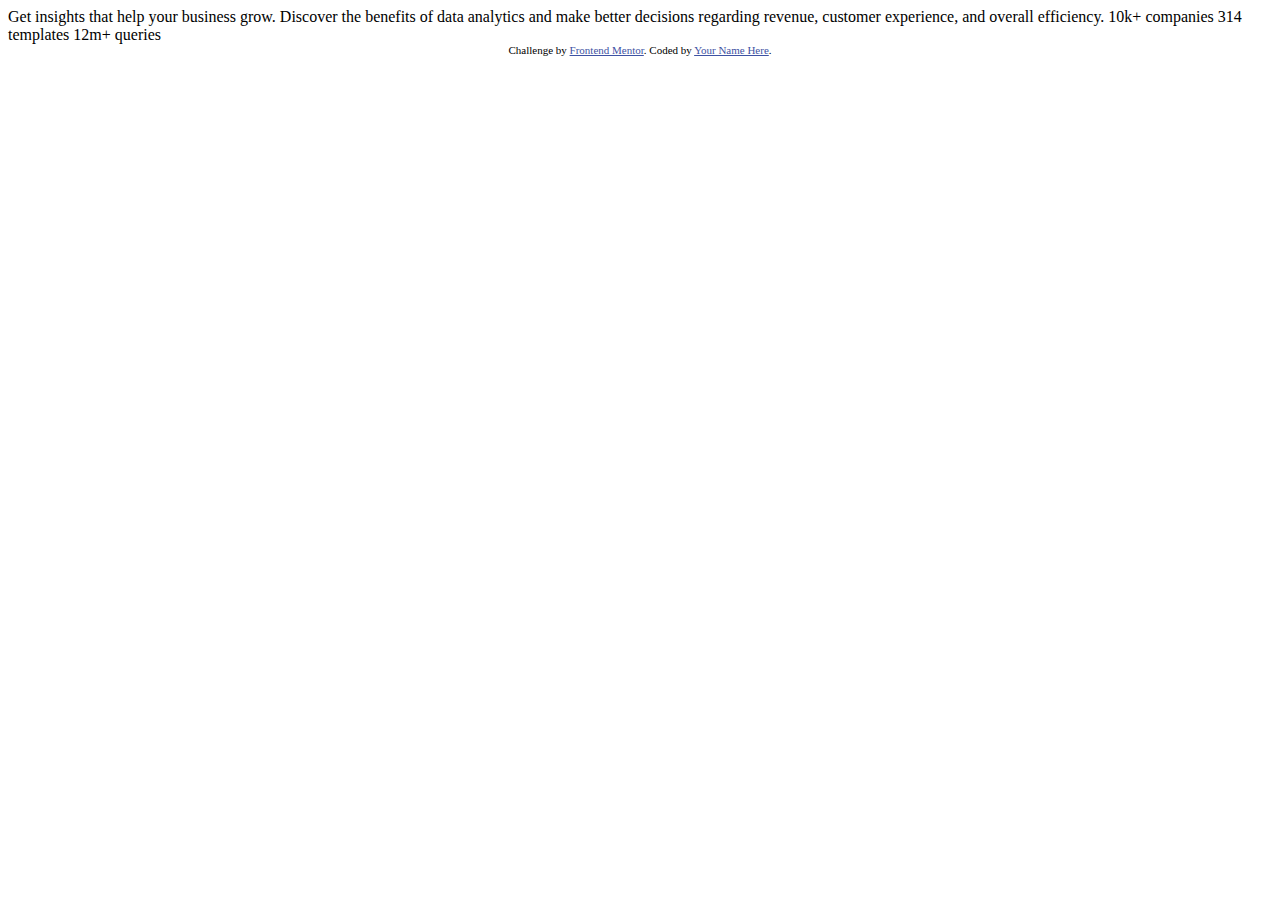
==== Stats Preview/stats-preview-card-component-main/index.html @ 35d4b325 "Pastas" ====
<!DOCTYPE html>
<html lang="en">
<head>
  <meta charset="UTF-8">
  <meta name="viewport" content="width=device-width, initial-scale=1.0"> <!-- displays site properly based on user's device -->

  <link rel="icon" type="image/png" sizes="32x32" href="./images/favicon-32x32.png">
  
  <title>Frontend Mentor | Stats preview card component</title>

  <!-- Feel free to remove these styles or customise in your own stylesheet 👍 -->
  <style>
    .attribution { font-size: 11px; text-align: center; }
    .attribution a { color: hsl(228, 45%, 44%); }
  </style>
</head>
<body>

  Get insights that help your business grow.

  Discover the benefits of data analytics and make better decisions regarding revenue, customer 
  experience, and overall efficiency.

  10k+ companies
  314 templates
  12m+ queries

  <div class="attribution">
    Challenge by <a href="https://www.frontendmentor.io?ref=challenge" target="_blank">Frontend Mentor</a>. 
    Coded by <a href="#">Your Name Here</a>.
  </div>
</body>
</html>
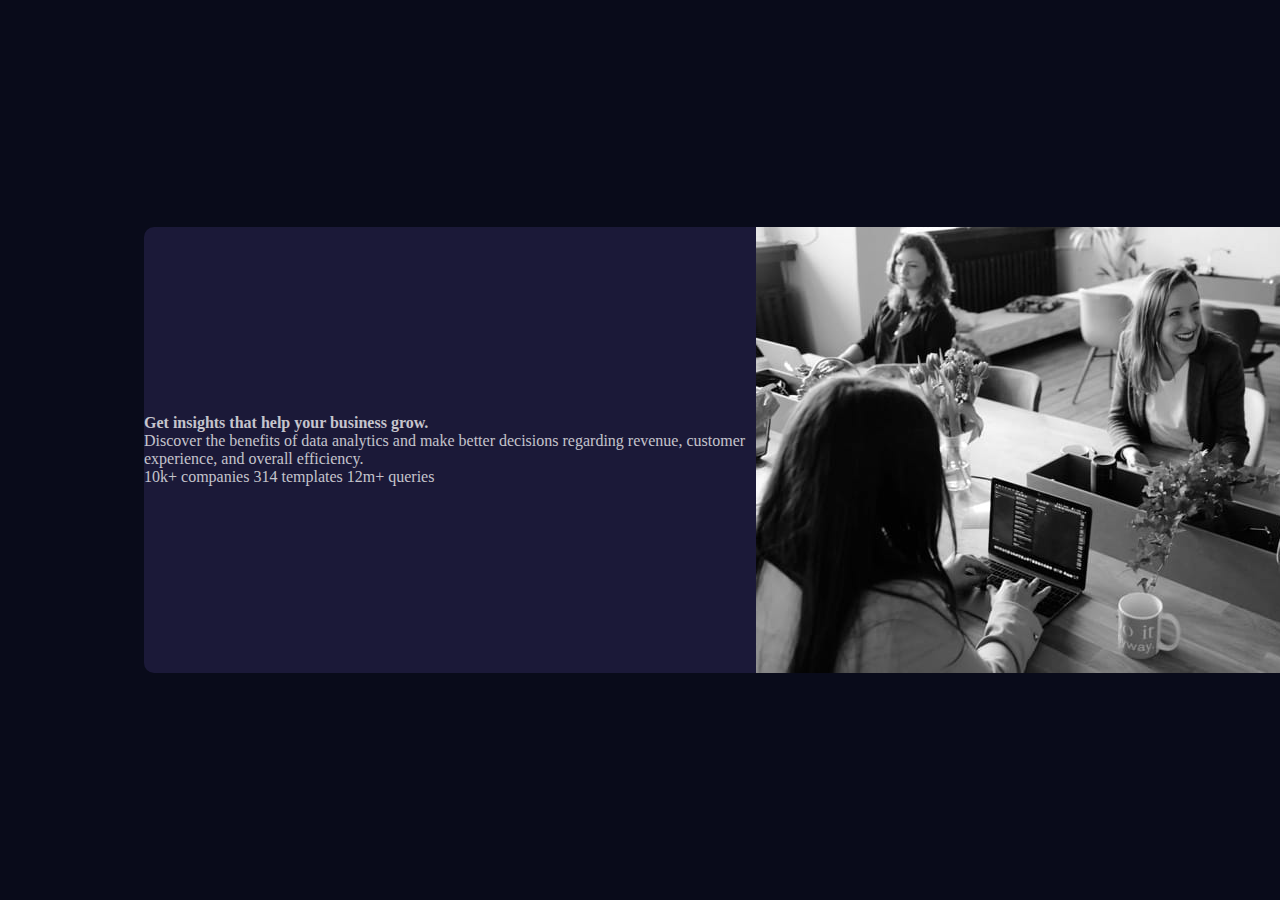
==== commit b0be06f2: "Novo desafio" ====
--- a/Stats Preview/stats-preview-card-component-main/index.html
+++ b/Stats Preview/stats-preview-card-component-main/index.html
@@ -1,33 +1,32 @@
 <!DOCTYPE html>
-<html lang="en">
+<html lang="pt-br">
 <head>
   <meta charset="UTF-8">
-  <meta name="viewport" content="width=device-width, initial-scale=1.0"> <!-- displays site properly based on user's device -->
-
-  <link rel="icon" type="image/png" sizes="32x32" href="./images/favicon-32x32.png">
-  
-  <title>Frontend Mentor | Stats preview card component</title>
-
-  <!-- Feel free to remove these styles or customise in your own stylesheet 👍 -->
-  <style>
-    .attribution { font-size: 11px; text-align: center; }
-    .attribution a { color: hsl(228, 45%, 44%); }
-  </style>
+  <meta http-equiv="X-UA-Compatible" content="IE=edge">
+  <meta name="viewport" content="width=device-width, initial-scale=1.0">
+  <title>Stats Preview</title>
+  <link rel="shortcut icon" href="images/favicon-32x32.png" type="image/x-icon">
+  <link rel="stylesheet" href="style.css">
 </head>
 <body>
-
-  Get insights that help your business grow.
-
-  Discover the benefits of data analytics and make better decisions regarding revenue, customer 
-  experience, and overall efficiency.
-
-  10k+ companies
-  314 templates
-  12m+ queries
-
-  <div class="attribution">
-    Challenge by <a href="https://www.frontendmentor.io?ref=challenge" target="_blank">Frontend Mentor</a>. 
-    Coded by <a href="#">Your Name Here</a>.
+  <div id="container">
+    <div id="text">
+      <h1>Get insights that help your business grow.</h1>
+      <p>
+        Discover the benefits of data analytics and make better decisions regarding revenue, customer
+        experience, and overall efficiency.
+      </p>
+    
+      <p>
+        10k+ companies
+        314 templates
+        12m+ queries
+      </p>
+    </div>
+        <picture>
+          <img src="images/image-header-desktop.jpg" alt="Imagem Desktop">
+        </picture>
+      </div>
   </div>
-</body>
+  </body>
 </html>--- a/Stats Preview/stats-preview-card-component-main/style.css
+++ b/Stats Preview/stats-preview-card-component-main/style.css
@@ -0,0 +1,58 @@
+@charset 'UFT-8';
+
+@import url('https://fonts.googleapis.com/css2?family=Inter:wght@400;700&display=swap');
+
+@import url('https://fonts.googleapis.com/css2?family=Lexend+Deca&display=swap');
+
+:root {
+    --backgroundcolor: hsl(233, 47%, 7%);
+    --cardcolor: hsl(244, 38%, 16%);
+    --colorimage: hsl(277, 64%, 61%);
+    --paragraphcolor: hsla(0, 0%, 100%, 0.75);
+    --statscolor: hsla(0, 0%, 100%, 0.6); 
+    --titlefont: 'Inter', sans-serif; 
+    --font02: 'Lexend Deca', sans-serif;
+}
+
+* {
+    margin: 0px;
+    padding: 0px;
+}
+
+body {
+    display: flex;
+    justify-content: center;
+    align-items: center;
+    width: 1440px;
+    height: 100vh;
+    margin: auto;
+    background-color: var(--backgroundcolor);
+}
+
+#container {
+    display: flex;
+    width: 80%;
+    height: 446px;
+    justify-content: center;
+    align-items: center;
+    background-color: var(--cardcolor);
+    border-radius: 10px;
+}
+
+picture {
+    display: flex;
+}
+
+img {
+    border-radius: 0px 10px 10px 0px;
+}
+
+#text h1 {
+    color: var(--paragraphcolor);
+    font: var(--titlefont);
+    font-weight: 700;
+}
+
+#text p {
+    color: var(--paragraphcolor);
+}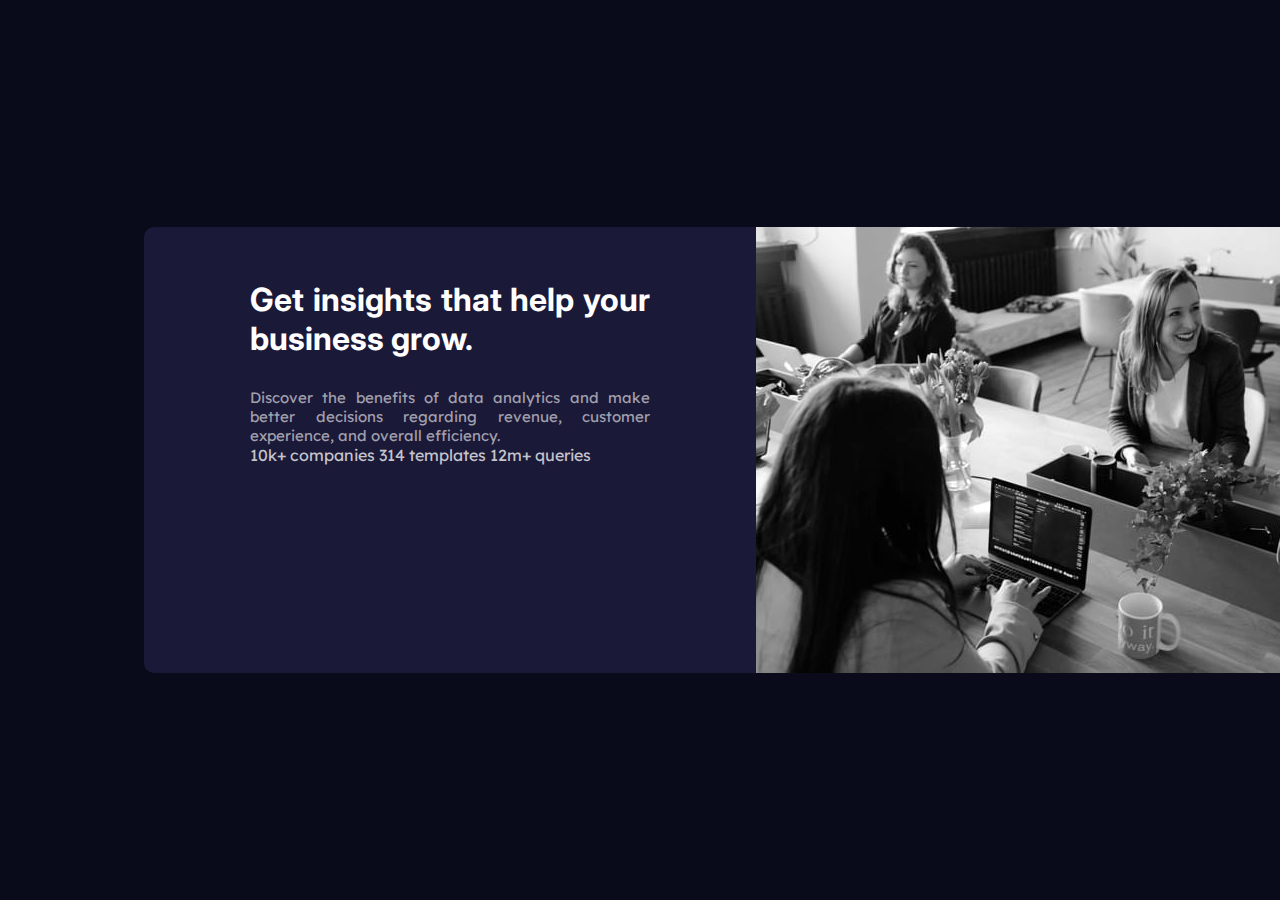
==== commit 26c2f912: "Alterações paragrafo" ====
--- a/Stats Preview/stats-preview-card-component-main/index.html
+++ b/Stats Preview/stats-preview-card-component-main/index.html
@@ -12,12 +12,12 @@
   <div id="container">
     <div id="text">
       <h1>Get insights that help your business grow.</h1>
-      <p>
+      <p id="firstp">
         Discover the benefits of data analytics and make better decisions regarding revenue, customer
         experience, and overall efficiency.
       </p>
     
-      <p>
+      <p id="secondp">
         10k+ companies
         314 templates
         12m+ queries
--- a/Stats Preview/stats-preview-card-component-main/style.css
+++ b/Stats Preview/stats-preview-card-component-main/style.css
@@ -47,12 +47,30 @@
     border-radius: 0px 10px 10px 0px;
 }
 
-#text h1 {
-    color: var(--paragraphcolor);
-    font: var(--titlefont);
-    font-weight: 700;
+#text {
+    width: 400px;
+    height: 340px;
+    margin: auto;
+    text-align: justify;
 }
 
-#text p {
+#text h1 {
+    color: white;
+    font-family: var(--titlefont);
+    font-weight: 700;
+    margin-bottom: 30px;
+}
+
+#firstp {
+    color: var(--statscolor);
+    font-family: var(--font02);
+    font-size: 15px;
+    font-weight: 400;
+
+}
+
+#secondp {
     color: var(--paragraphcolor);
+    font-family: var(--font02);
+    
 }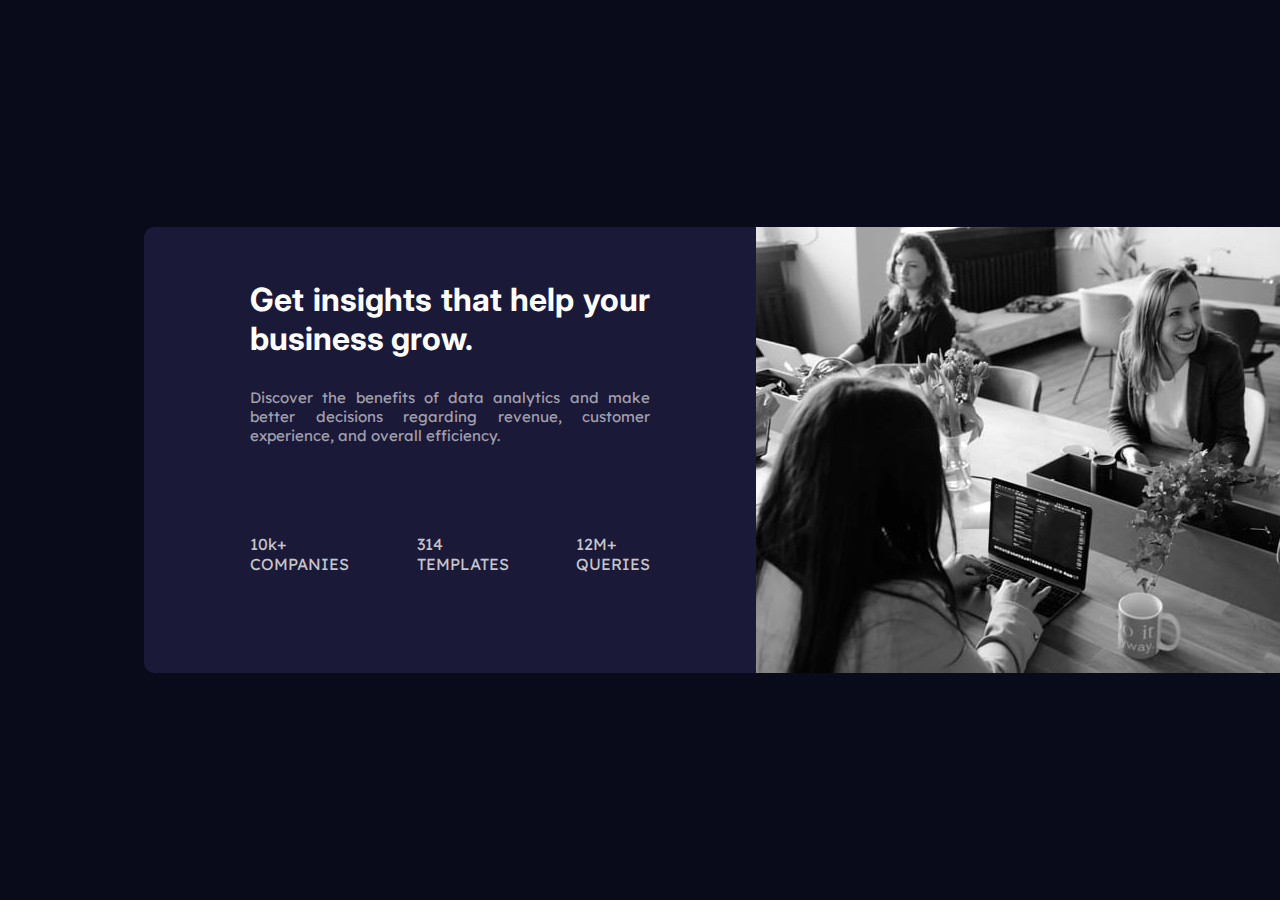
==== commit 7edc262d: "ajustes" ====
--- a/Stats Preview/stats-preview-card-component-main/index.html
+++ b/Stats Preview/stats-preview-card-component-main/index.html
@@ -17,11 +17,11 @@
         experience, and overall efficiency.
       </p>
     
-      <p id="secondp">
-        10k+ companies
-        314 templates
-        12m+ queries
-      </p>
+      <div id="stats">
+        <p class="secondp">10k+ <br>COMPANIES</br></p>
+        <p class="secondp">314 <br>TEMPLATES</br></p>
+        <p class="secondp">12M+ <br>QUERIES</br></p>
+      </div>
     </div>
         <picture>
           <img src="images/image-header-desktop.jpg" alt="Imagem Desktop">
--- a/Stats Preview/stats-preview-card-component-main/style.css
+++ b/Stats Preview/stats-preview-card-component-main/style.css
@@ -69,7 +69,18 @@
 
 }
 
-#secondp {
+#stats {
+    width: 400px;
+    height: 57px;
+    display: flex;
+    flex-flow: row nowrap;
+    justify-content: space-between;
+    align-items: center;
+    margin-top: 80px;
+    
+}
+
+.secondp {
     color: var(--paragraphcolor);
     font-family: var(--font02);
     
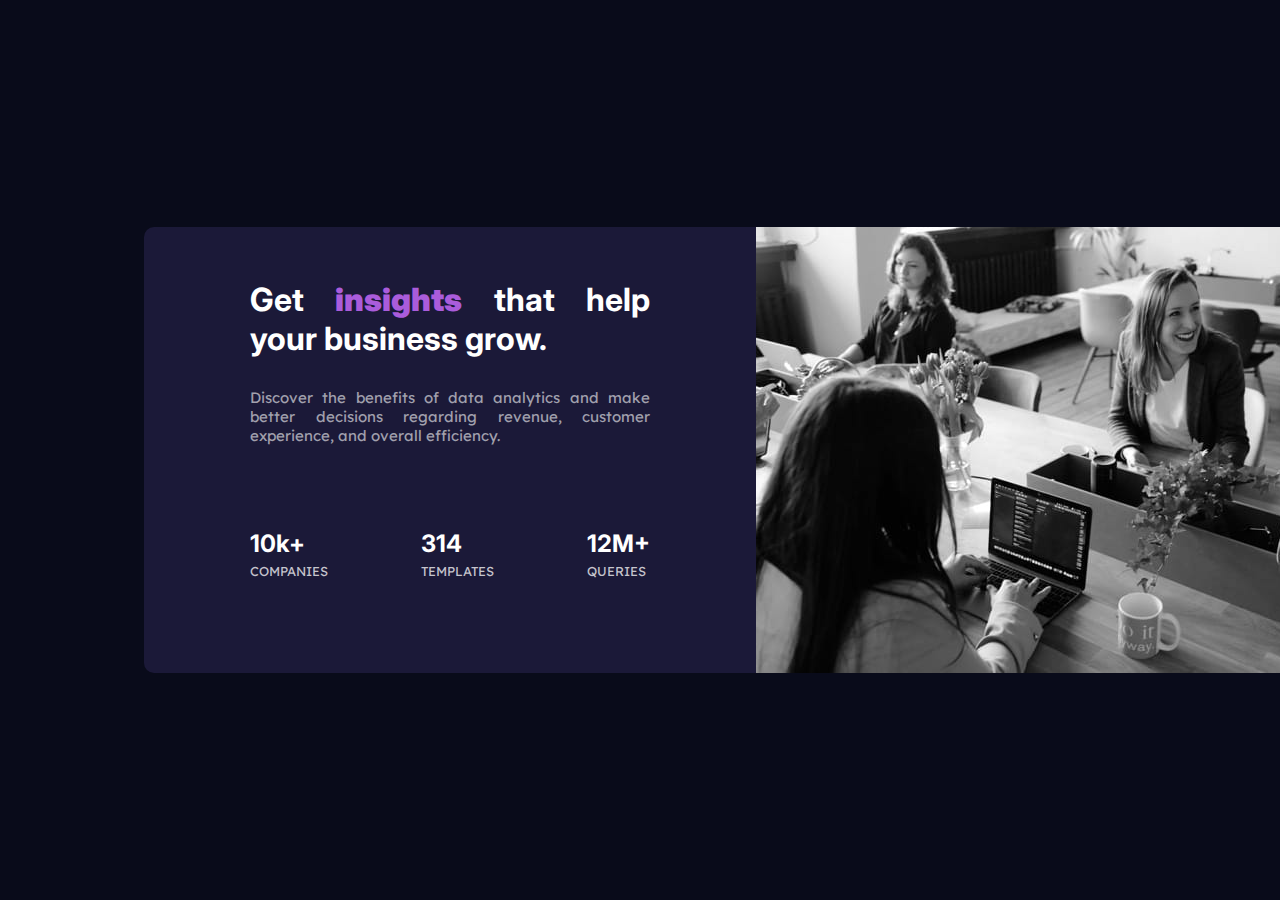
==== commit eebcefee: "Ajuste dos stats" ====
--- a/Stats Preview/stats-preview-card-component-main/index.html
+++ b/Stats Preview/stats-preview-card-component-main/index.html
@@ -11,16 +11,16 @@
 <body>
   <div id="container">
     <div id="text">
-      <h1>Get insights that help your business grow.</h1>
+      <h1>Get <b>insights</b> that help your business grow.</h1>
       <p id="firstp">
         Discover the benefits of data analytics and make better decisions regarding revenue, customer
         experience, and overall efficiency.
       </p>
     
       <div id="stats">
-        <p class="secondp">10k+ <br>COMPANIES</br></p>
-        <p class="secondp">314 <br>TEMPLATES</br></p>
-        <p class="secondp">12M+ <br>QUERIES</br></p>
+        <p class="secondp"><span>10k+</span> <br>COMPANIES</br></p>
+        <p class="secondp"><span>314 </span><br>TEMPLATES</br></p>
+        <p class="secondp"><span>12M+ </span><br>QUERIES</br></p>
       </div>
     </div>
         <picture>
--- a/Stats Preview/stats-preview-card-component-main/style.css
+++ b/Stats Preview/stats-preview-card-component-main/style.css
@@ -61,6 +61,10 @@
     margin-bottom: 30px;
 }
 
+b {
+    color: var(--colorimage);
+}
+
 #firstp {
     color: var(--statscolor);
     font-family: var(--font02);
@@ -77,6 +81,10 @@
     justify-content: space-between;
     align-items: center;
     margin-top: 80px;
+    font-size: small;
+    font-weight: 400;
+    color: var(--statscolor);
+
     
 }
 
@@ -84,4 +92,15 @@
     color: var(--paragraphcolor);
     font-family: var(--font02);
     
-}+}
+
+span {
+    display: inline-block;
+    font-weight: 700;
+    font-size: x-large;
+    font-family: var(--titlefont);
+    color: white;
+    margin-bottom: 5px;
+    
+}
+
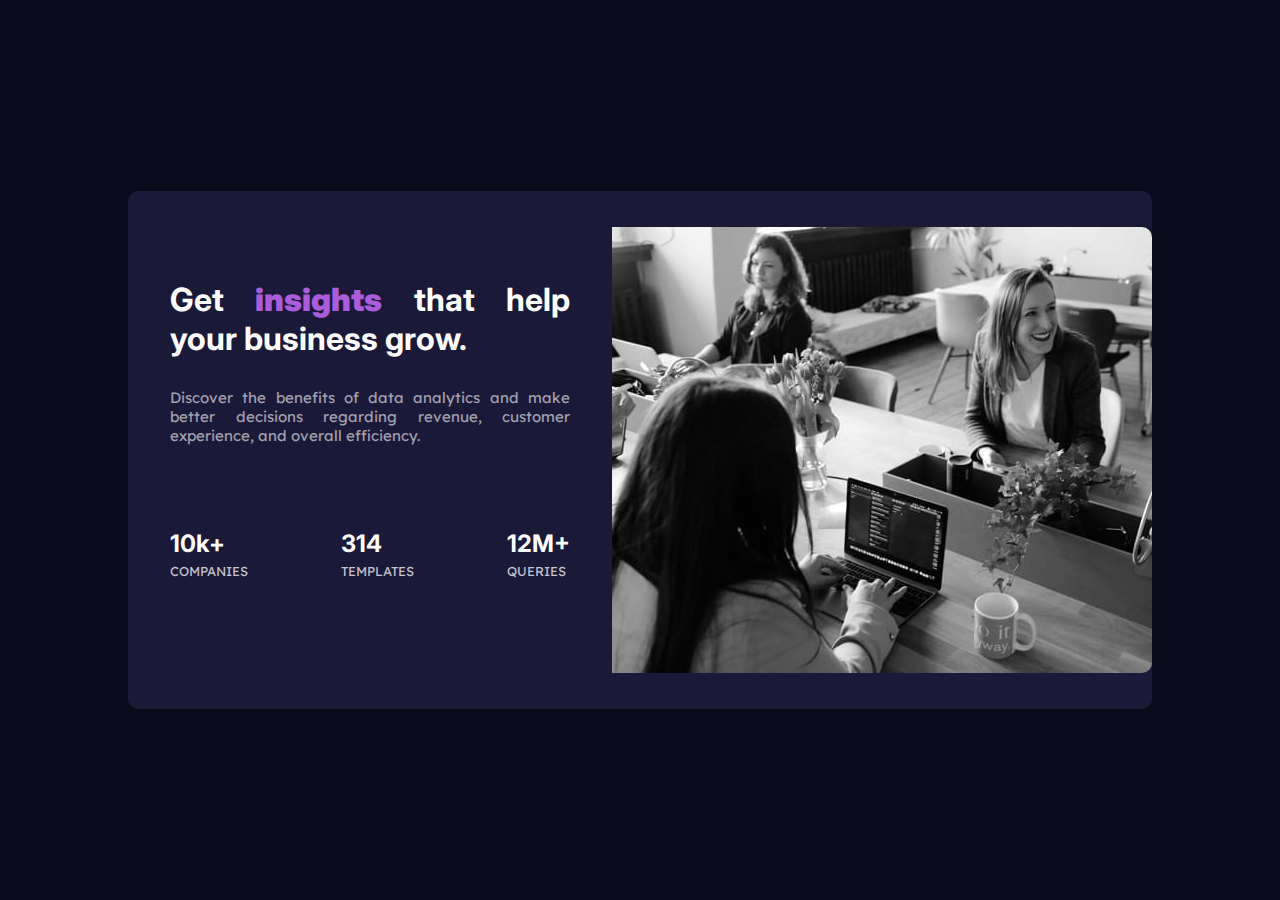
==== commit c8ac3bf3: "responsividade" ====
--- a/Stats Preview/stats-preview-card-component-main/index.html
+++ b/Stats Preview/stats-preview-card-component-main/index.html
@@ -24,6 +24,7 @@
       </div>
     </div>
         <picture>
+          <source media="(max-width: 501px)" srcset="images/image-header-mobile.jpg">
           <img src="images/image-header-desktop.jpg" alt="Imagem Desktop">
         </picture>
       </div>
--- a/Stats Preview/stats-preview-card-component-main/style.css
+++ b/Stats Preview/stats-preview-card-component-main/style.css
@@ -23,20 +23,24 @@
     display: flex;
     justify-content: center;
     align-items: center;
-    width: 1440px;
+    width: 100vw;
     height: 100vh;
     margin: auto;
     background-color: var(--backgroundcolor);
+    min-width: 1200px;
+    max-width: 1440px;
+    flex-flow: row wrap-reverse;
 }
 
 #container {
     display: flex;
     width: 80%;
-    height: 446px;
+    height: 57.5%;
     justify-content: center;
     align-items: center;
     background-color: var(--cardcolor);
     border-radius: 10px;
+    flex-wrap: wrap-reverse;
 }
 
 picture {
@@ -52,6 +56,7 @@
     height: 340px;
     margin: auto;
     text-align: justify;
+    flex-flow: row wrap;
 }
 
 #text h1 {
@@ -77,7 +82,7 @@
     width: 400px;
     height: 57px;
     display: flex;
-    flex-flow: row nowrap;
+    flex-flow: row wrap;
     justify-content: space-between;
     align-items: center;
     margin-top: 80px;
